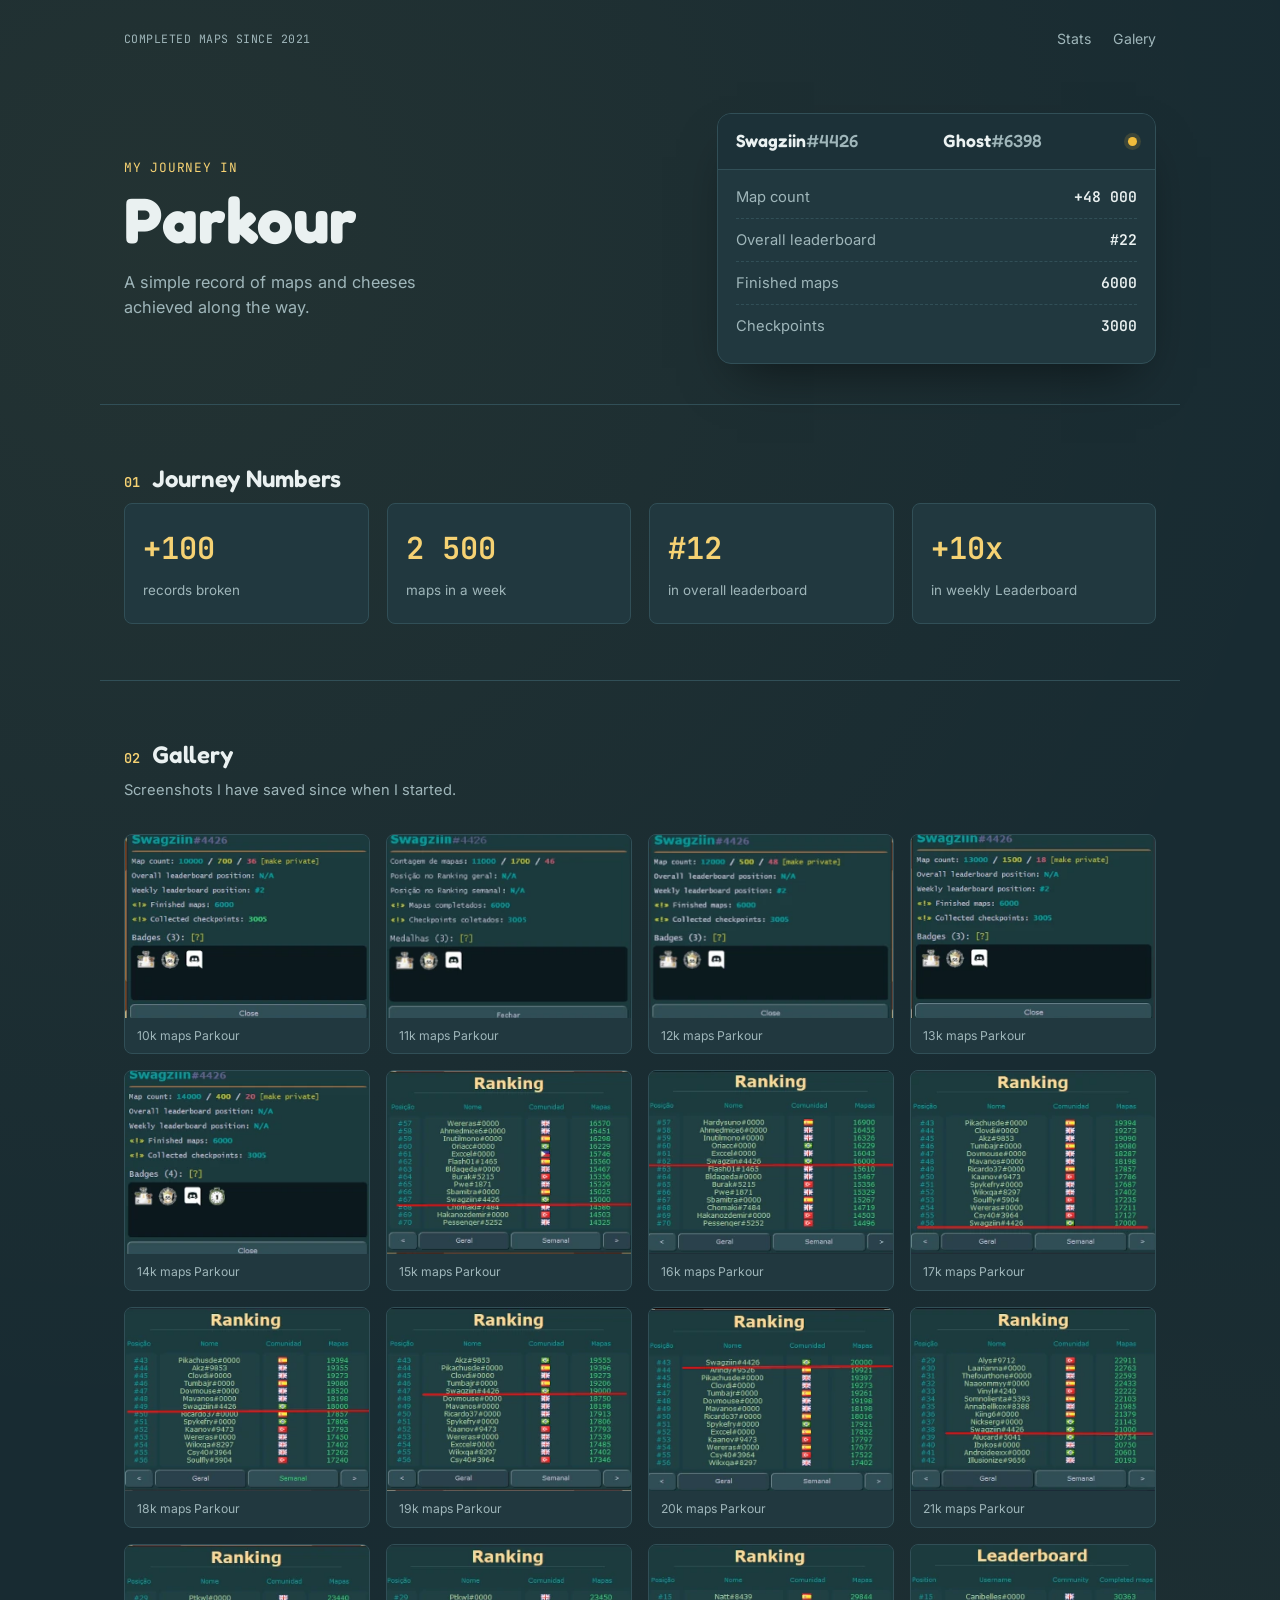
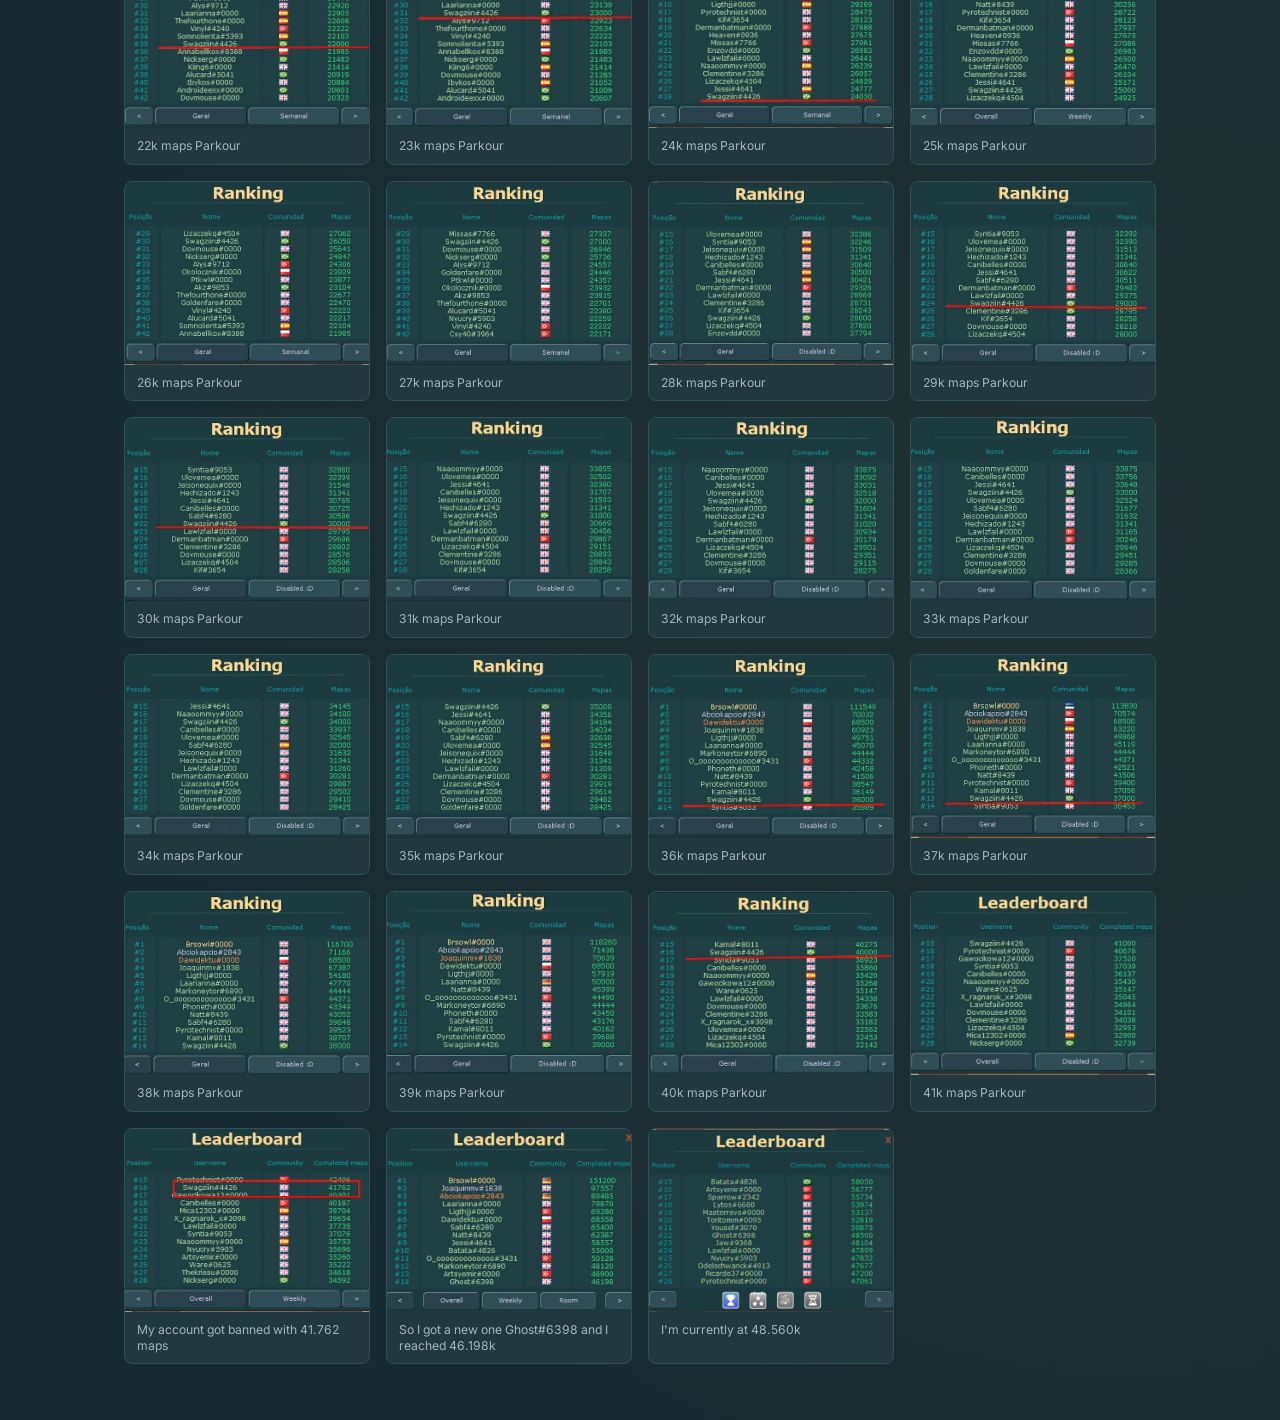
==== index.html @ 8f46466a "site first update" ====
<!DOCTYPE html>
<html lang="pt-BR">
<head>
<meta charset="UTF-8">
<meta name="viewport" content="width=device-width, initial-scale=1.0">
<title>Parkour Journey</title>
<link rel="preconnect" href="https://fonts.googleapis.com">
<link rel="preconnect" href="https://fonts.gstatic.com" crossorigin>
<link href="https://fonts.googleapis.com/css2?family=Fredoka:wght@500;600;700&family=Inter:wght@400;500;600&family=JetBrains+Mono:wght@500;600&display=swap" rel="stylesheet">
<link rel="stylesheet" href="style/style.css">
</head>
<body>

  <header class="topbar">
    <span class="topbar__crumb">Completed maps since 2021</span>
    <nav class="topbar__nav">
      <a href="#stats">Stats</a>
      <a href="#galeria">Galery</a>
    </nav>
  </header>

  <main>
    <section class="hero">
      <div class="hero__text">
        <p class="hero__eyebrow">my journey in</p>
        <h1 class="hero__title">Parkour</h1> 
        <p class="hero__sub">A simple record of maps and cheeses achieved along the way.</p>
      </div>

      <div class="player-card" id="player-card">
        <div class="player-card__bar">
          <span class="player-card__name">Swagziin<span class="player-card__tag">#4426</span></span>
          <span class="player-card__name">Ghost<span class="player-card__tag">#6398</span></span>
          <span class="player-card__dot" aria-hidden="true"></span>
        </div>
        <ul class="player-card__rows">
          <li><span>Map count</span><strong>+48 000</strong></li>
          <li><span>Overall leaderboard</span><strong>#22</strong></li>
          <li><span>Finished maps</span><strong>6000</strong></li>
          <li><span>Checkpoints</span><strong>3000</strong></li>
        </ul>
      </div>
    </section>

    <section class="stats" id="stats">
      <h2 class="section-title"><span>01</span> Journey Numbers</h2>
      <div class="stats__grid">
        <div class="stat">
          <span class="stat__value">+100</span>
          <span class="stat__label">records broken</span>
        </div>
        <div class="stat">
          <span class="stat__value">2 500</span>
          <span class="stat__label">maps in a week</span>
        </div>
        <div class="stat">
          <span class="stat__value">#12</span>
          <span class="stat__label">in overall leaderboard</span>
        </div>
        <div class="stat">
          <span class="stat__value">+10x</span>
          <span class="stat__label">in weekly Leaderboard</span>
        </div>
      </div>
    </section>

    <section class="galeria" id="galeria">
      <h2 class="section-title"><span>02</span> Gallery</h2>
      <p class="section-hint">Screenshots I have saved since when I started.</p>

      <div class="galeria__grid">
        <figure class="galeria__item" data-index="1">
          <img src="imagens/10k.300.webp" alt="Print 01" loading="lazy">
          <figcaption>10k maps Parkour</figcaption>
        </figure>
        <figure class="galeria__item" data-index="2">
          <img src="imagens/11k.300.webp" alt="Print 02" loading="lazy">
          <figcaption>11k maps Parkour</figcaption>
        </figure>
        <figure class="galeria__item" data-index="3">
          <img src="imagens/12k.300.webp" alt="Print 03" loading="lazy">
          <figcaption>12k maps Parkour</figcaption>
        </figure>
        <figure class="galeria__item" data-index="4">
          <img src="imagens/13k.300.webp" alt="Print 04" loading="lazy">
          <figcaption>13k maps Parkour</figcaption>
        </figure>
        <figure class="galeria__item" data-index="5">
          <img src="imagens/14k.300.webp" alt="Print 05" loading="lazy">
          <figcaption>14k maps Parkour</figcaption>
        </figure>
        <figure class="galeria__item" data-index="6">
          <img src="imagens/15k.300.webp" alt="Print 06" loading="lazy">
          <figcaption>15k maps Parkour</figcaption>
        </figure>
        <figure class="galeria__item" data-index="7">
          <img src="imagens/16k.300.webp" alt="Print 07" loading="lazy">
          <figcaption>16k maps Parkour</figcaption>
        </figure>
        <figure class="galeria__item" data-index="8">
          <img src="imagens/17k.300.webp" alt="Print 08" loading="lazy">
          <figcaption>17k maps Parkour</figcaption>
        </figure>
        <figure class="galeria__item" data-index="9">
          <img src="imagens/18k.300.webp" alt="Print 09" loading="lazy">
          <figcaption>18k maps Parkour</figcaption>
        </figure>
        <figure class="galeria__item" data-index="10">
          <img src="imagens/19k.300.webp" alt="Print 10" loading="lazy">
          <figcaption>19k maps Parkour</figcaption>
        </figure>
        <figure class="galeria__item" data-index="11">
          <img src="imagens/20k.300.webp" alt="Print 11" loading="lazy">
          <figcaption>20k maps Parkour</figcaption>
        </figure>
        <figure class="galeria__item" data-index="12">
          <img src="imagens/21k.300.webp" alt="Print 12" loading="lazy">
          <figcaption>21k maps Parkour</figcaption>
        </figure>
        <figure class="galeria__item" data-index="13">
          <img src="imagens/22k.300.webp" alt="Print 13" loading="lazy">
          <figcaption>22k maps Parkour</figcaption>
        </figure>
        <figure class="galeria__item" data-index="14">
          <img src="imagens/23k.300.webp" alt="Print 14" loading="lazy">
          <figcaption>23k maps Parkour</figcaption>
        </figure>
        <figure class="galeria__item" data-index="15">
          <img src="imagens/24k.300.webp" alt="Print 15" loading="lazy">
          <figcaption>24k maps Parkour</figcaption>
        </figure>
        <figure class="galeria__item" data-index="16">
          <img src="imagens/25k.300.webp" alt="Print 16" loading="lazy">
          <figcaption>25k maps Parkour</figcaption>
        </figure>
        <figure class="galeria__item" data-index="17">
          <img src="imagens/26k.300.webp" alt="Print 17" loading="lazy">
          <figcaption>26k maps Parkour</figcaption>
        </figure>
        <figure class="galeria__item" data-index="18">
          <img src="imagens/27k.300.webp" alt="Print 18" loading="lazy">
          <figcaption>27k maps Parkour</figcaption>
        </figure>
        <figure class="galeria__item" data-index="19">
          <img src="imagens/28k.300.webp" alt="Print 19" loading="lazy">
          <figcaption>28k maps Parkour</figcaption>
        </figure>
        <figure class="galeria__item" data-index="20">
          <img src="imagens/29k.300.webp" alt="Print 20" loading="lazy">
          <figcaption>29k maps Parkour</figcaption>
        </figure>
        <figure class="galeria__item" data-index="21">
          <img src="imagens/30k.300.webp" alt="Print 21" loading="lazy">
          <figcaption>30k maps Parkour</figcaption>
        </figure>
        <figure class="galeria__item" data-index="22">
          <img src="imagens/31k.300.webp" alt="Print 22" loading="lazy">
          <figcaption>31k maps Parkour</figcaption>
        </figure>
        <figure class="galeria__item" data-index="23">
          <img src="imagens/32k.300.webp" alt="Print 23" loading="lazy">
          <figcaption>32k maps Parkour</figcaption>
        </figure>
        <figure class="galeria__item" data-index="24">
          <img src="imagens/33k.300.webp" alt="Print 24" loading="lazy">
          <figcaption>33k maps Parkour</figcaption>
        </figure>
        <figure class="galeria__item" data-index="25">
          <img src="imagens/34k.300.webp" alt="Print 25" loading="lazy">
          <figcaption>34k maps Parkour</figcaption>
        </figure>
        <figure class="galeria__item" data-index="26">
          <img src="imagens/35k.300.webp" alt="Print 26" loading="lazy">
          <figcaption>35k maps Parkour</figcaption>
        </figure>
        <figure class="galeria__item" data-index="27">
          <img src="imagens/36k.300.webp" alt="Print 27" loading="lazy">
          <figcaption>36k maps Parkour</figcaption>
        </figure>
        <figure class="galeria__item" data-index="28">
          <img src="imagens/37k.300.webp" alt="Print 28" loading="lazy">
          <figcaption>37k maps Parkour</figcaption>
        </figure>
        <figure class="galeria__item" data-index="29">
          <img src="imagens/38k.300.webp" alt="Print 29" loading="lazy">
          <figcaption>38k maps Parkour</figcaption>
        </figure>
        <figure class="galeria__item" data-index="30">
          <img src="imagens/39k.300.webp" alt="Print 30" loading="lazy">
          <figcaption>39k maps Parkour</figcaption>
        </figure>
        <figure class="galeria__item" data-index="31">
          <img src="imagens/40k.300.webp" alt="Print 31" loading="lazy">
          <figcaption>40k maps Parkour</figcaption>
        </figure>
        <figure class="galeria__item" data-index="32">
          <img src="imagens/41k.300.webp" alt="Print 32" loading="lazy">
          <figcaption>41k maps Parkour</figcaption>
        </figure>
        <figure class="galeria__item" data-index="33">
          <img src="imagens/swag-got-banned-with_41762.300.webp" alt="Print 33" loading="lazy">
          <figcaption>My account got banned with 41.762 maps</figcaption>
        </figure>
        <figure class="galeria__item" data-index="34">
          <img src="imagens/46.198k.300.webp" alt="Print 34" loading="lazy">
          <figcaption>So I got a new one Ghost#6398 and I reached 46.198k</figcaption>
        </figure>
        <figure class="galeria__item" data-index="35">
          <img src="imagens/48.560k.webp" alt="Print 35" loading="lazy">
          <figcaption>I'm currently at 48.560k</figcaption>
        </figure>
      </div>
    </section>

    <div class="lightbox" id="lightbox">
      <button class="lightbox__close" id="lightboxClose" aria-label="Fechar">&times;</button>
      <button class="lightbox__nav lightbox__nav--prev" id="lightboxPrev" aria-label="Anterior">&#8249;</button>
      <figure class="lightbox__figure">
        <img id="lightboxImg" src="" alt="">
        <figcaption id="lightboxCaption"></figcaption>
      </figure>
      <button class="lightbox__nav lightbox__nav--next" id="lightboxNext" aria-label="Próxima">&#8250;</button>
    </div>
  </main>
  <script src="script/script.js"></script>
</body>
</html>
---- style/style.css ----
/* ============================================
   TOKENS
   ============================================ */
:root{
  --bg:            #182b32;
  --bg-deep:       #102025;
  --card:          #21383f;
  --card-soft:     #1c3138;
  --line:          #314f57;
  --text:          #eaf1f1;
  --text-dim:      #9fb6ba;
  --gold:          #f0bc3c;
  --gold-soft:     #f6d273;

  --font-display:  'Fredoka', sans-serif;
  --font-body:     'Inter', sans-serif;
  --font-mono:     'JetBrains Mono', monospace;

  --radius:        14px;
  --radius-sm:     8px;
  --maxw:          1080px;
}

*{ box-sizing: border-box; }

html{ scroll-behavior: smooth; }

body{
  margin: 0;
  background: var(--bg);
  background-image:
    radial-gradient(circle at 12% 8%, rgba(240,188,60,0.05), transparent 40%),
    radial-gradient(circle at 88% 70%, rgba(240,188,60,0.04), transparent 45%);
  color: var(--text);
  font-family: var(--font-body);
  line-height: 1.5;
  -webkit-font-smoothing: antialiased;
}

a{ color: inherit; }

:focus-visible{
  outline: 2px solid var(--gold);
  outline-offset: 3px;
}

/* ============================================
   TOPBAR
   ============================================ */
.topbar{
  max-width: var(--maxw);
  margin: 0 auto;
  padding: 28px 24px 0;
  display: flex;
  align-items: center;
  justify-content: space-between;
  flex-wrap: wrap;
  gap: 12px;
}

.topbar__crumb{
  font-family: var(--font-mono);
  font-size: 0.72rem;
  letter-spacing: 0.04em;
  color: var(--text-dim);
  text-transform: uppercase;
}

.topbar__nav{ display: flex; gap: 22px; }

.topbar__nav a{
  font-size: 0.88rem;
  text-decoration: none;
  color: var(--text-dim);
  transition: color .2s ease;
}

.topbar__nav a:hover{ color: var(--gold-soft); }

/* ============================================
   HERO
   ============================================ */
.hero{
  max-width: var(--maxw);
  margin: 0 auto;
  padding: 64px 24px 40px;
  display: grid;
  grid-template-columns: 1.1fr 0.9fr;
  gap: 56px;
  align-items: center;
}

.hero__eyebrow{
  font-family: var(--font-mono);
  font-size: 0.8rem;
  letter-spacing: 0.06em;
  text-transform: uppercase;
  color: var(--gold-soft);
  margin: 0 0 10px;
}

.hero__title{
  font-family: var(--font-display);
  font-weight: 700;
  font-size: clamp(2.6rem, 6vw, 4rem);
  line-height: 1.02;
  margin: 0 0 18px;
  color: var(--text);
}

.hero__sub{
  color: var(--text-dim);
  font-size: 1.02rem;
  max-width: 36ch;
  margin: 0;
}

/* --- Player card: réplica minimalista do popup do jogo --- */
.player-card{
  background: var(--card);
  border: 1px solid var(--line);
  border-radius: var(--radius);
  overflow: hidden;
  box-shadow: 0 24px 50px -20px rgba(0,0,0,0.55);
}

.player-card__bar{
  background: var(--card-soft);
  border-bottom: 1px solid var(--line);
  padding: 14px 18px;
  display: flex;
  align-items: center;
  justify-content: space-between;
}

.player-card__name{
  font-family: var(--font-display);
  font-weight: 600;
  font-size: 1.1rem;
}

.player-card__tag{ color: var(--text-dim); font-weight: 500; }

.player-card__dot{
  width: 9px; height: 9px;
  border-radius: 50%;
  background: var(--gold);
  box-shadow: 0 0 0 4px rgba(240,188,60,0.15);
}

.player-card__rows{
  list-style: none;
  margin: 0;
  padding: 6px 18px 16px;
}

.player-card__rows li{
  display: flex;
  align-items: baseline;
  justify-content: space-between;
  padding: 10px 0;
  border-bottom: 1px dashed var(--line);
  font-size: 0.92rem;
}

.player-card__rows li:last-child{ border-bottom: none; }

.player-card__rows span{ color: var(--text-dim); }

.player-card__rows strong{
  font-family: var(--font-mono);
  font-weight: 600;
}

.player-card__rows strong.accent{ color: var(--gold-soft); }

.player-card__note{
  margin: 0;
  padding: 10px 18px 16px;
  font-size: 0.74rem;
  color: var(--text-dim);
  opacity: 0.75;
  font-style: italic;
}

/* ============================================
   SECTION TITLES (shared)
   ============================================ */
.section-title{
  font-family: var(--font-display);
  font-weight: 600;
  font-size: 1.5rem;
  display: flex;
  align-items: baseline;
  gap: 12px;
  margin: 0 0 6px;
}

.section-title span{
  font-family: var(--font-mono);
  font-size: 0.85rem;
  color: var(--gold-soft);
}

.section-hint{
  color: var(--text-dim);
  font-size: 0.92rem;
  margin: 0 0 32px;
}

section{
  max-width: var(--maxw);
  margin: 0 auto;
  padding: 56px 24px;
}

section + section{
  border-top: 1px solid var(--line);
}

/* ============================================
   STATS
   ============================================ */
.stats__grid{
  display: grid;
  grid-template-columns: repeat(4, 1fr);
  gap: 18px;
}

.stat{
  background: var(--card);
  border: 1px solid var(--line);
  border-radius: var(--radius-sm);
  padding: 22px 18px;
  text-align: left;
}

.stat__value{
  display: block;
  font-family: var(--font-mono);
  font-weight: 600;
  font-size: 1.9rem;
  color: var(--gold-soft);
  margin-bottom: 6px;
}

.stat__label{
  font-size: 0.84rem;
  color: var(--text-dim);
}

/* ============================================
   CONQUISTAS
   ============================================ */
.conquistas__grid{
  display: grid;
  grid-template-columns: repeat(3, 1fr);
  gap: 18px;
}

.conquista-card{
  background: var(--card);
  border: 1px solid var(--line);
  border-radius: var(--radius);
  padding: 26px 22px;
}

.conquista-card__icon{
  font-size: 1.6rem;
  margin-bottom: 14px;
}

.conquista-card h3{
  font-family: var(--font-display);
  font-size: 1.05rem;
  margin: 0 0 8px;
}

.conquista-card p{
  margin: 0;
  font-size: 0.9rem;
  color: var(--text-dim);
}

/* ============================================
   GALERIA
   ============================================ */
.galeria__grid{
  display: grid;
  grid-template-columns: repeat(4, 1fr);
  gap: 16px;
}

.galeria__item{
  margin: 0;
  background: var(--card);
  border: 1px solid var(--line);
  border-radius: var(--radius-sm);
  overflow: hidden;
  cursor: pointer;
  transition: transform .18s ease, border-color .18s ease;
}

.galeria__item:hover{
  transform: translateY(-3px);
  border-color: var(--gold);
}

.galeria__item img{
  display: block;
  width: 100%;
  aspect-ratio: 4 / 3;
  object-fit: cover;
  background: var(--bg-deep);
}

.galeria__item figcaption{
  padding: 10px 12px;
  font-size: 0.76rem;
  color: var(--text-dim);
  line-height: 1.3;
}

/* ============================================
   LIGHTBOX
   ============================================ */
.lightbox{
  position: fixed;
  inset: 0;
  background: rgba(8, 16, 19, 0.92);
  display: none;
  align-items: center;
  justify-content: center;
  z-index: 100;
  padding: 32px;
}

.lightbox.is-open{ display: flex; }

.lightbox__figure{
  margin: 0;
  max-width: min(900px, 90vw);
  text-align: center;
}

.lightbox__figure img{
  max-width: 100%;
  max-height: 75vh;
  border-radius: var(--radius-sm);
  border: 1px solid var(--line);
  display: block;
  margin: 0 auto;
}

.lightbox__figure figcaption{
  margin-top: 14px;
  color: var(--text-dim);
  font-size: 0.9rem;
}

.lightbox__close,
.lightbox__nav{
  position: absolute;
  background: var(--card);
  border: 1px solid var(--line);
  color: var(--text);
  border-radius: 50%;
  width: 42px;
  height: 42px;
  font-size: 1.4rem;
  line-height: 1;
  cursor: pointer;
  display: flex;
  align-items: center;
  justify-content: center;
  transition: border-color .18s ease, color .18s ease;
}

.lightbox__close:hover,
.lightbox__nav:hover{
  border-color: var(--gold);
  color: var(--gold-soft);
}

.lightbox__close{ top: 24px; right: 24px; }
.lightbox__nav--prev{ left: 24px; top: 50%; transform: translateY(-50%); }
.lightbox__nav--next{ right: 24px; top: 50%; transform: translateY(-50%); }

/* ============================================
   FOOTER
   ============================================ */
.footer{
  text-align: center;
  padding: 36px 24px 48px;
  color: var(--text-dim);
  font-size: 0.84rem;
}

/* ============================================
   RESPONSIVE
   ============================================ */
@media (max-width: 880px){
  .hero{ grid-template-columns: 1fr; padding-top: 40px; }
  .stats__grid{ grid-template-columns: repeat(2, 1fr); }
  .conquistas__grid{ grid-template-columns: 1fr; }
  .galeria__grid{ grid-template-columns: repeat(3, 1fr); }
}

@media (max-width: 480px){
  .stats__grid{ grid-template-columns: 1fr; }
  .galeria__grid{ grid-template-columns: repeat(2, 1fr); }
  .topbar{ flex-direction: column; align-items: flex-start; }
  .lightbox__nav{ width: 36px; height: 36px; font-size: 1.1rem; }
  .lightbox__nav--prev{ left: 10px; }
  .lightbox__nav--next{ right: 10px; }
  .lightbox__close{ top: 12px; right: 12px; }
}

@media (prefers-reduced-motion: reduce){
  html{ scroll-behavior: auto; }
}
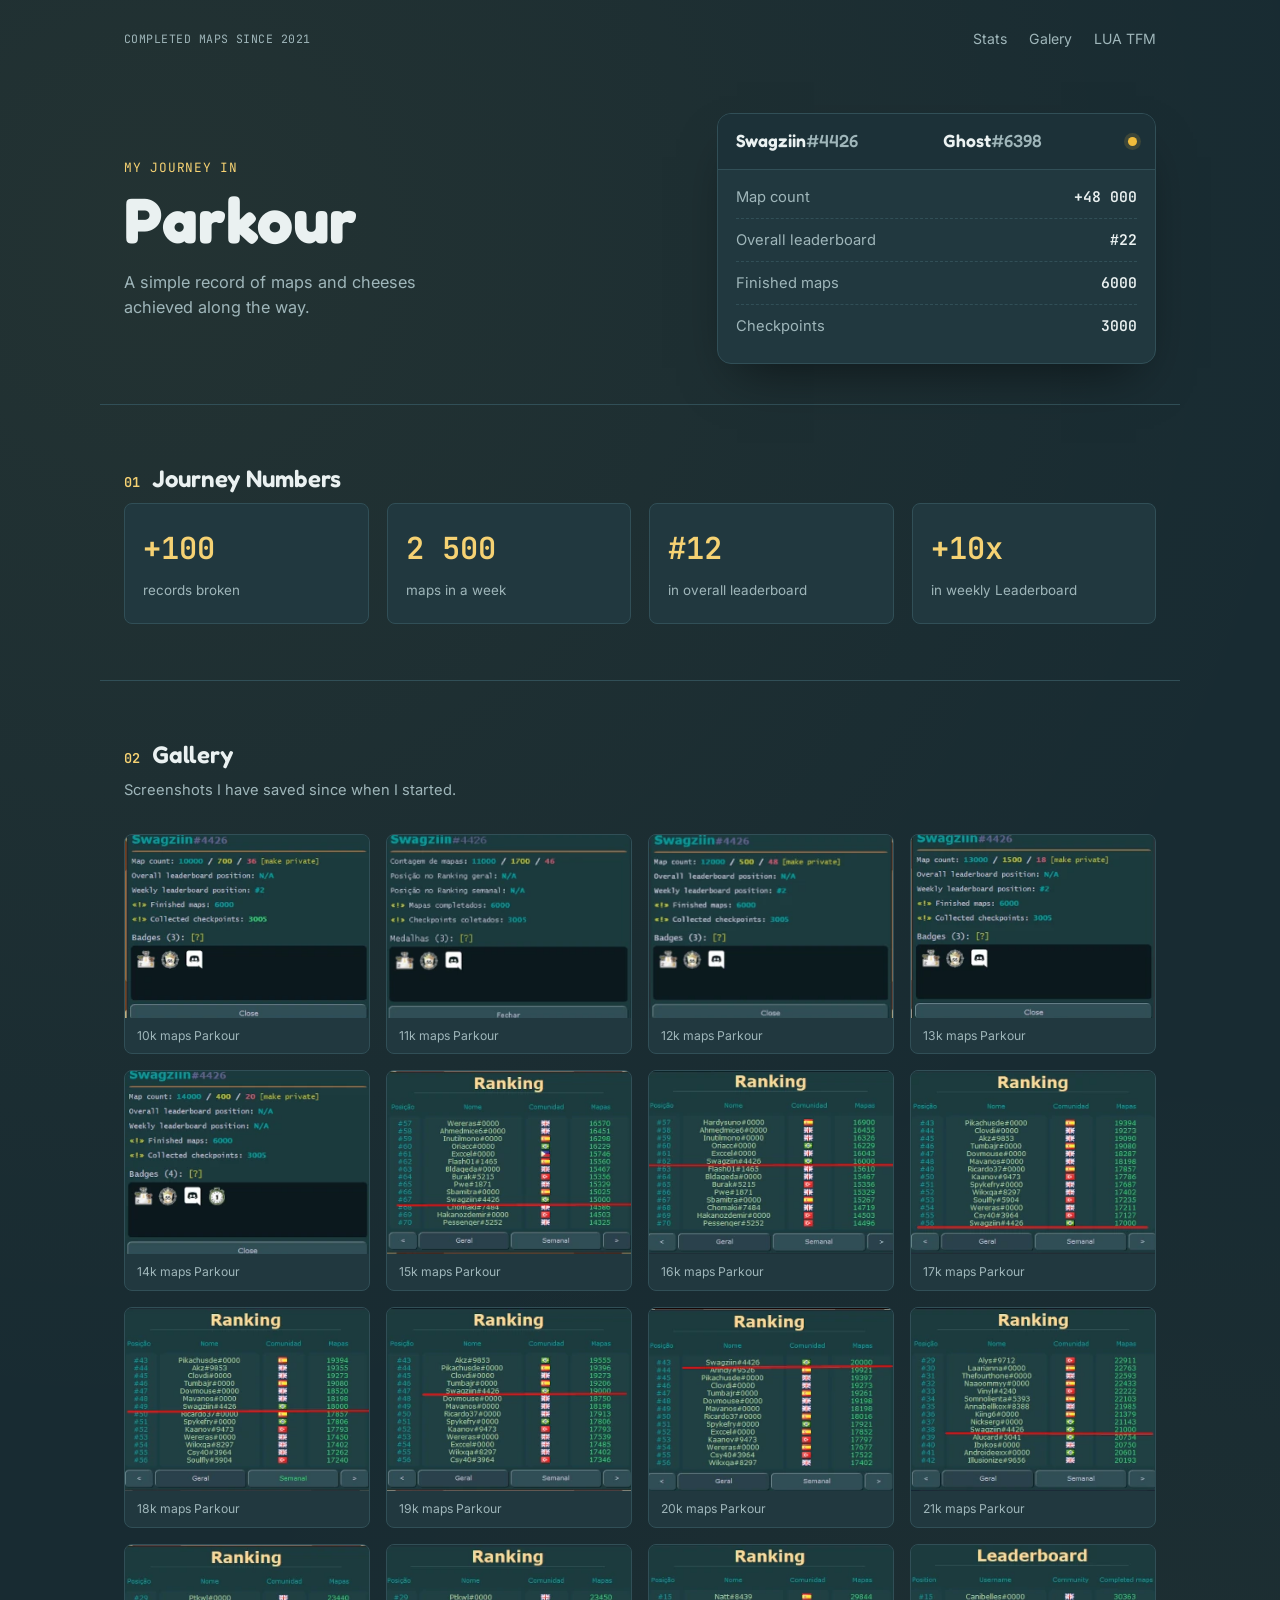
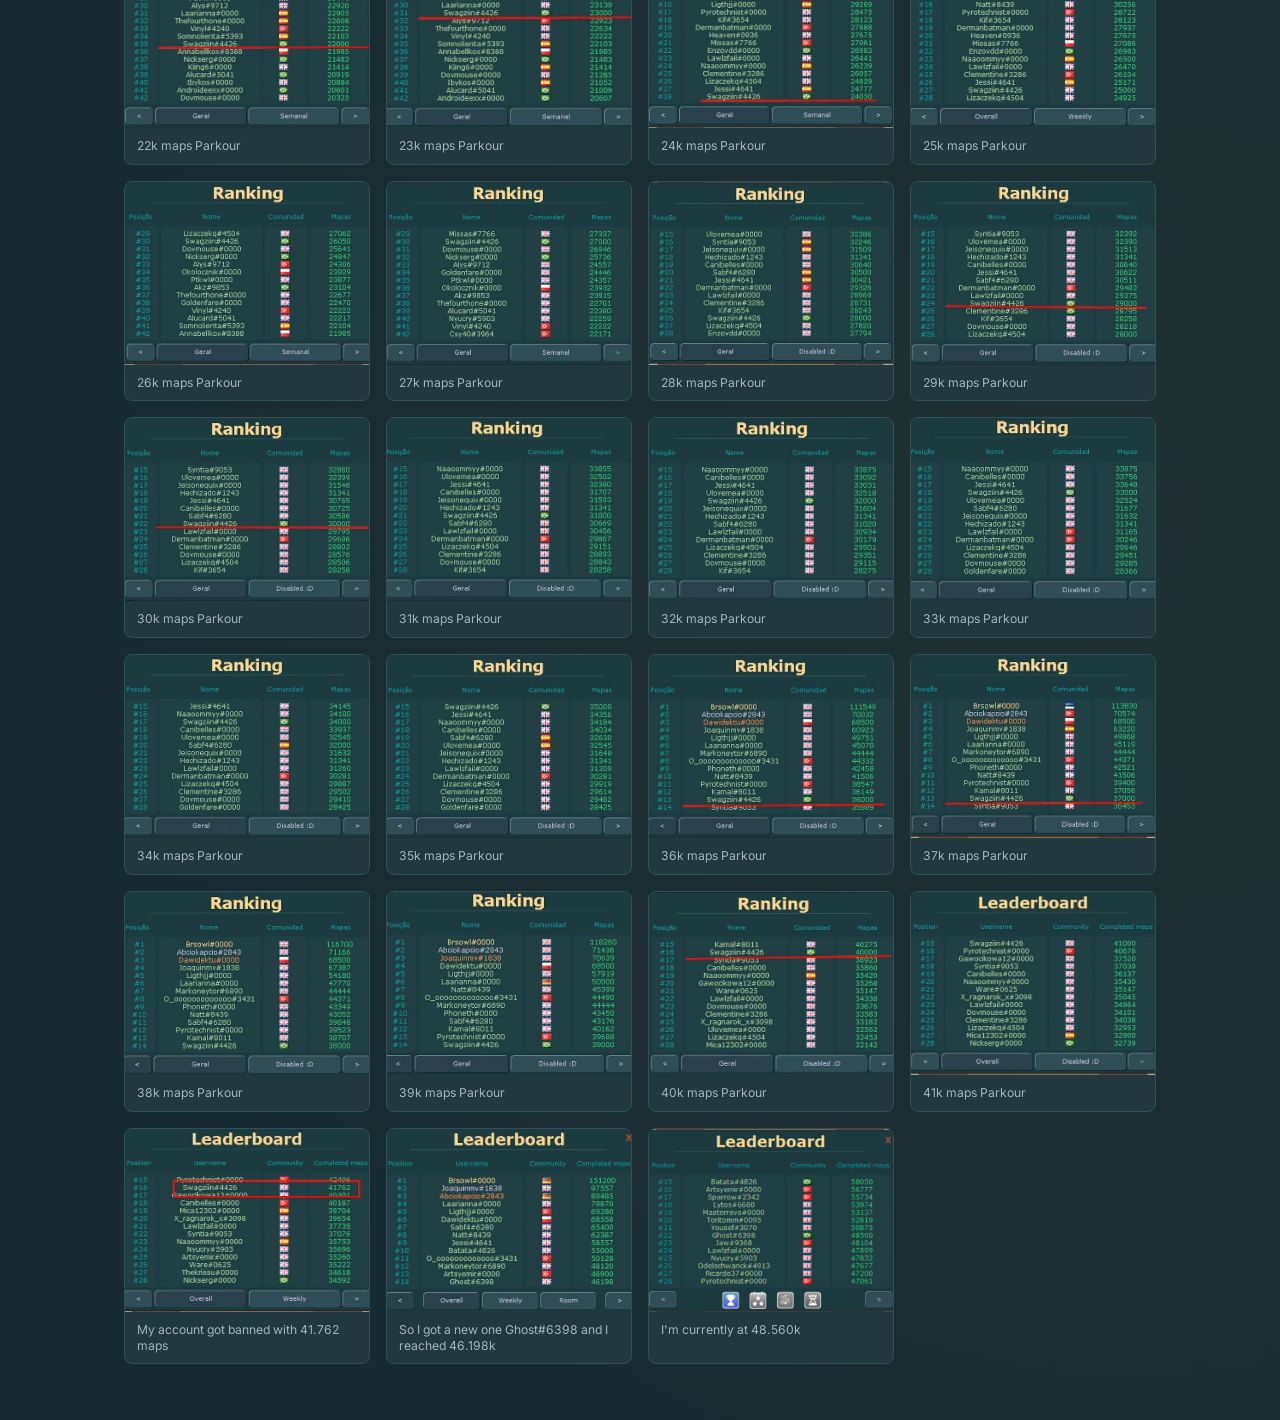
==== commit 92712b99: "add LUA TFM page" ====
--- a/index.html
+++ b/index.html
@@ -16,6 +16,7 @@
     <nav class="topbar__nav">
       <a href="#stats">Stats</a>
       <a href="#galeria">Galery</a>
+      <a href="codigos.html">LUA TFM</a>
     </nav>
   </header>
 
--- a/style/style.css
+++ b/style/style.css
@@ -1,6 +1,3 @@
-/* ============================================
-   TOKENS
-   ============================================ */
 :root{
   --bg:            #182b32;
   --bg-deep:       #102025;
@@ -44,9 +41,6 @@
   outline-offset: 3px;
 }
 
-/* ============================================
-   TOPBAR
-   ============================================ */
 .topbar{
   max-width: var(--maxw);
   margin: 0 auto;
@@ -77,9 +71,6 @@
 
 .topbar__nav a:hover{ color: var(--gold-soft); }
 
-/* ============================================
-   HERO
-   ============================================ */
 .hero{
   max-width: var(--maxw);
   margin: 0 auto;
@@ -115,7 +106,6 @@
   margin: 0;
 }
 
-/* --- Player card: réplica minimalista do popup do jogo --- */
 .player-card{
   background: var(--card);
   border: 1px solid var(--line);
@@ -183,9 +173,6 @@
   font-style: italic;
 }
 
-/* ============================================
-   SECTION TITLES (shared)
-   ============================================ */
 .section-title{
   font-family: var(--font-display);
   font-weight: 600;
@@ -218,9 +205,6 @@
   border-top: 1px solid var(--line);
 }
 
-/* ============================================
-   STATS
-   ============================================ */
 .stats__grid{
   display: grid;
   grid-template-columns: repeat(4, 1fr);
@@ -249,9 +233,6 @@
   color: var(--text-dim);
 }
 
-/* ============================================
-   CONQUISTAS
-   ============================================ */
 .conquistas__grid{
   display: grid;
   grid-template-columns: repeat(3, 1fr);
@@ -282,9 +263,6 @@
   color: var(--text-dim);
 }
 
-/* ============================================
-   GALERIA
-   ============================================ */
 .galeria__grid{
   display: grid;
   grid-template-columns: repeat(4, 1fr);
@@ -321,9 +299,6 @@
   line-height: 1.3;
 }
 
-/* ============================================
-   LIGHTBOX
-   ============================================ */
 .lightbox{
   position: fixed;
   inset: 0;
@@ -386,19 +361,6 @@
 .lightbox__nav--prev{ left: 24px; top: 50%; transform: translateY(-50%); }
 .lightbox__nav--next{ right: 24px; top: 50%; transform: translateY(-50%); }
 
-/* ============================================
-   FOOTER
-   ============================================ */
-.footer{
-  text-align: center;
-  padding: 36px 24px 48px;
-  color: var(--text-dim);
-  font-size: 0.84rem;
-}
-
-/* ============================================
-   RESPONSIVE
-   ============================================ */
 @media (max-width: 880px){
   .hero{ grid-template-columns: 1fr; padding-top: 40px; }
   .stats__grid{ grid-template-columns: repeat(2, 1fr); }
@@ -416,6 +378,198 @@
   .lightbox__close{ top: 12px; right: 12px; }
 }
 
+.topbar__nav a.is-active{
+  color: var(--gold-soft);
+}
+
+.codigos-hero{
+  max-width: var(--maxw);
+  margin: 0 auto;
+  padding: 64px 24px 32px;
+}
+
+.codigos-hero .hero__title{ margin-bottom: 12px; }
+
+.codigos__toolbar{
+  margin-top: 28px;
+  max-width: 420px;
+}
+
+.codigos__search{
+  width: 100%;
+  background: var(--card);
+  border: 1px solid var(--line);
+  border-radius: var(--radius-sm);
+  padding: 12px 16px;
+  color: var(--text);
+  font-family: var(--font-body);
+  font-size: 0.92rem;
+}
+
+.codigos__search::placeholder{ color: var(--text-dim); }
+
+.codigos__search:focus-visible{
+  outline: 2px solid var(--gold);
+  outline-offset: 2px;
+}
+
+.codigos{
+  max-width: var(--maxw);
+  margin: 0 auto;
+  padding: 0 24px 64px;
+  display: grid;
+  gap: 20px;
+}
+
+.codigo-card{
+  background: var(--card);
+  border: 1px solid var(--line);
+  border-radius: var(--radius);
+  padding: 22px 22px 0;
+  overflow: hidden;
+}
+
+.codigo-card__head{
+  display: flex;
+  align-items: flex-start;
+  justify-content: space-between;
+  gap: 20px;
+  flex-wrap: wrap;
+  padding-bottom: 18px;
+}
+
+.codigo-card__head h3{
+  font-family: var(--font-display);
+  font-size: 1.1rem;
+  margin: 0 0 6px;
+}
+
+.codigo-card__head p{
+  margin: 0;
+  color: var(--text-dim);
+  font-size: 0.9rem;
+  max-width: 48ch;
+}
+
+.codigo-card__tags{
+  display: flex;
+  gap: 8px;
+  flex-wrap: wrap;
+}
+
+.tag{
+  font-family: var(--font-mono);
+  font-size: 0.7rem;
+  letter-spacing: 0.02em;
+  color: var(--gold-soft);
+  background: rgba(240,188,60,0.1);
+  border: 1px solid rgba(240,188,60,0.25);
+  border-radius: 999px;
+  padding: 4px 10px;
+  white-space: nowrap;
+}
+
+.code-block{
+  position: relative;
+  background: var(--bg-deep);
+  border-top: 1px solid var(--line);
+  margin: 0 -22px;
+}
+
+.code-block pre{
+  margin: 0;
+  padding: 20px 22px;
+  overflow-x: auto;
+  overflow-y: auto;
+  max-height: 340px;
+  transition: max-height .2s ease;
+}
+
+.codigo-card.is-expanded .code-block pre{
+  max-height: none;
+}
+
+.code-block__expand{
+  position: absolute;
+  bottom: 12px;
+  right: 18px;
+  background: var(--card);
+  border: 1px solid var(--line);
+  color: var(--text-dim);
+  font-family: var(--font-mono);
+  font-size: 0.72rem;
+  padding: 6px 12px;
+  border-radius: var(--radius-sm);
+  cursor: pointer;
+  transition: border-color .18s ease, color .18s ease;
+}
+
+.code-block__expand:hover{
+  border-color: var(--gold);
+  color: var(--gold-soft);
+}
+
+.code-block__fade{
+  position: absolute;
+  bottom: 0;
+  left: 0;
+  right: 0;
+  height: 48px;
+  background: linear-gradient(to bottom, rgba(16,32,37,0), var(--bg-deep));
+  pointer-events: none;
+  border-radius: 0 0 var(--radius) var(--radius);
+}
+
+.codigo-card.is-expanded .code-block__fade{ display: none; }
+
+.code-block code{
+  font-family: var(--font-mono);
+  font-size: 0.84rem;
+  line-height: 1.55;
+  color: var(--text);
+  white-space: pre;
+}
+
+.code-block__copy{
+  position: absolute;
+  top: 12px;
+  right: 18px;
+  background: var(--card);
+  border: 1px solid var(--line);
+  color: var(--text-dim);
+  font-family: var(--font-mono);
+  font-size: 0.72rem;
+  padding: 6px 12px;
+  border-radius: var(--radius-sm);
+  cursor: pointer;
+  transition: border-color .18s ease, color .18s ease;
+}
+
+.code-block__copy:hover{
+  border-color: var(--gold);
+  color: var(--gold-soft);
+}
+
+.code-block__copy.is-copied{
+  border-color: var(--gold);
+  color: var(--gold-soft);
+}
+
+.codigos__empty{
+  color: var(--text-dim);
+  font-size: 0.9rem;
+  padding: 24px 0;
+}
+
+@media (max-width: 480px){
+  .code-block__copy{
+    position: static;
+    display: inline-block;
+    margin: 0 22px 14px;
+  }
+  .code-block pre{ padding-top: 0; }
+}
+
 @media (prefers-reduced-motion: reduce){
   html{ scroll-behavior: auto; }
-}
+}
